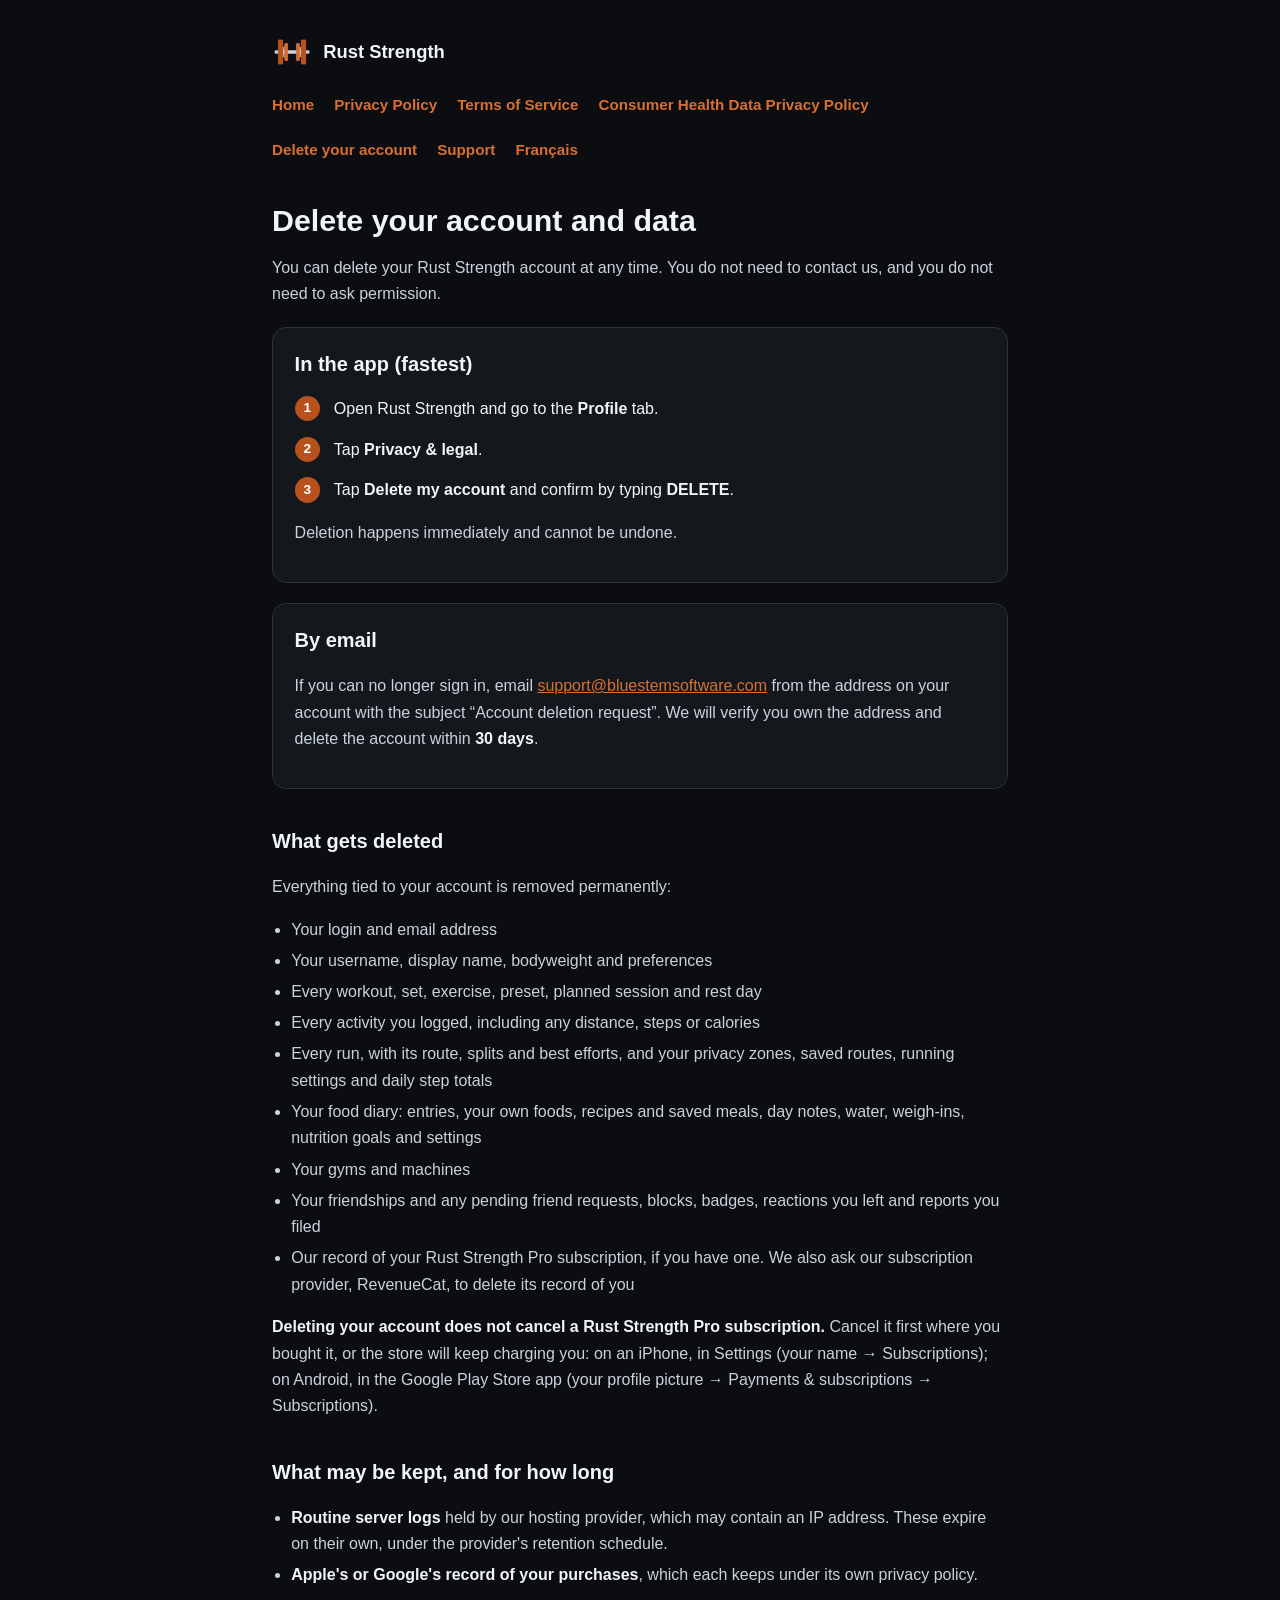
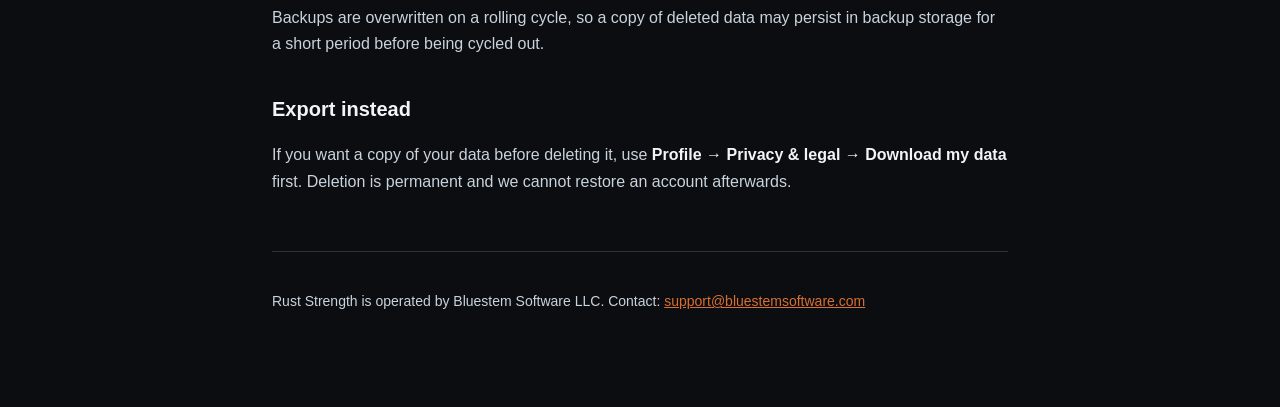
==== rust-strength/delete-account.html @ 2446c53b "Rust Strength support and legal pages at /rust-strength Privacy Policy, Terms, Consumer Health Data " ====
<!doctype html>
<html lang="en">
<head>
<meta charset="utf-8">
<meta name="viewport" content="width=device-width, initial-scale=1">
<title>Delete your account · Rust Strength</title>
<meta name="description" content="How to delete your Rust Strength account and data.">
<link rel="icon" href="./icon.png">
<style>
:root { color-scheme: dark; }
* { box-sizing: border-box; }
body {
  margin: 0; padding: 2rem 1.25rem 5rem;
  background: #0B0D10; color: #F2F5F8;
  font: 16px/1.65 -apple-system, BlinkMacSystemFont, "Segoe UI", Roboto, sans-serif;
}
main { max-width: 46rem; margin: 0 auto; }
header { max-width: 46rem; margin: 0 auto 2.5rem; }
.brand { display: flex; align-items: center; gap: .7rem; text-decoration: none; color: inherit; }
.brand img { width: 40px; height: 40px; border-radius: 9px; }
.brand span { font-weight: 800; font-size: 1.15rem; }
nav { margin-top: 1.25rem; display: flex; flex-wrap: wrap; gap: 1.25rem; }
nav a { color: #D96F32; text-decoration: none; font-weight: 600; font-size: .95rem; }
nav a:hover { text-decoration: underline; }
h1 { font-size: 1.9rem; line-height: 1.2; margin: 0 0 1rem; }
h2 { font-size: 1.25rem; margin: 2.25rem 0 .6rem; }
h3 { font-size: 1.02rem; margin: 1.5rem 0 .4rem; color: #C7D2DC; }
p, li { color: #C9D3DD; }
ul { padding-left: 1.2rem; }
.table { overflow-x: auto; margin: 1rem 0; }
table { border-collapse: collapse; width: 100%; font-size: .92rem; }
th, td { border: 1px solid #2A323C; padding: .5rem .6rem; text-align: left; vertical-align: top; color: #C9D3DD; }
th { background: #14181D; color: #F2F5F8; }
li { margin: .3rem 0; }
code {
  background: #1C222A; padding: .12em .38em; border-radius: 4px;
  font-size: .9em; color: #E6ECF2;
}
a { color: #D96F32; }
strong { color: #F2F5F8; }
footer {
  max-width: 46rem; margin: 3.5rem auto 0; padding-top: 1.5rem;
  border-top: 1px solid #2A323C; color: #7E8B98; font-size: .875rem;
}
.card {
  background: #14181D; border: 1px solid #2A323C; border-radius: 14px;
  padding: 1.25rem 1.35rem; margin: 1.25rem 0;
}
.card h2 { margin-top: 0; }
.step { display: flex; gap: .85rem; margin: .9rem 0; }
.step .n {
  flex: 0 0 1.6rem; height: 1.6rem; border-radius: 50%;
  background: #B7521E; color: #fff; font-weight: 800; font-size: .85rem;
  display: flex; align-items: center; justify-content: center;
}
</style>
</head>
<body>
<header>
  <a class="brand" href="./index.html">
    <img src="./icon.png" alt="">
    <span>Rust Strength</span>
  </a>
  <nav>
    <a href="./index.html">Home</a>
    <a href="./privacy.html">Privacy Policy</a>
    <a href="./terms.html">Terms of Service</a>
    <a href="./health-data.html">Consumer Health Data Privacy Policy</a>
    <a href="./delete-account.html">Delete your account</a>
    <a href="./support.html">Support</a>
    <a href="./conditions.html" hreflang="fr" lang="fr">Français</a>
  </nav>
</header>
<main>
<h1>Delete your account and data</h1>
<p>You can delete your Rust Strength account at any time. You do
not need to contact us, and you do not need to ask permission.</p>

<div class="card">
  <h2>In the app (fastest)</h2>
  <div class="step"><div class="n">1</div><div>Open Rust Strength and go to the <strong>Profile</strong> tab.</div></div>
  <div class="step"><div class="n">2</div><div>Tap <strong>Privacy &amp; legal</strong>.</div></div>
  <div class="step"><div class="n">3</div><div>Tap <strong>Delete my account</strong> and confirm by typing <strong>DELETE</strong>.</div></div>
  <p>Deletion happens immediately and cannot be undone.</p>
</div>

<div class="card">
  <h2>By email</h2>
  <p>If you can no longer sign in, email
  <a href="mailto:support@bluestemsoftware.com?subject=Account%20deletion%20request">support@bluestemsoftware.com</a>
  from the address on your account with the subject
  &ldquo;Account deletion request&rdquo;. We will verify you own the address and
  delete the account within <strong>30 days</strong>.</p>
</div>

<h2>What gets deleted</h2>
<p>Everything tied to your account is removed permanently:</p>
<ul>
  <li>Your login and email address</li>
  <li>Your username, display name, bodyweight and preferences</li>
  <li>Every workout, set, exercise, preset, planned session and rest day</li>
  <li>Every activity you logged, including any distance, steps or calories</li>
  <li>Every run, with its route, splits and best efforts, and your privacy
  zones, saved routes, running settings and daily step totals</li>
  <li>Your food diary: entries, your own foods, recipes and saved meals, day
  notes, water, weigh-ins, nutrition goals and settings</li>
  <li>Your gyms and machines</li>
  <li>Your friendships and any pending friend requests, blocks, badges,
  reactions you left and reports you filed</li>
  <li>Our record of your Rust Strength Pro subscription, if you
  have one. We also ask our subscription provider, RevenueCat, to delete its
  record of you</li>
</ul>

<p><strong>Deleting your account does not cancel a Rust Strength
Pro subscription.</strong> Cancel it first where you bought it, or the store
will keep charging you: on an iPhone, in Settings (your name &rarr;
Subscriptions); on Android, in the Google Play Store app (your profile picture
&rarr; Payments &amp; subscriptions &rarr; Subscriptions).</p>

<h2>What may be kept, and for how long</h2>
<ul>
  <li><strong>Routine server logs</strong> held by our hosting provider, which
  may contain an IP address. These expire on their own, under the provider's
  retention schedule.</li>
  <li><strong>Apple's or Google's record of your purchases</strong>, which each
  keeps under its own privacy policy.</li>
</ul>
<p>Backups are overwritten on a rolling cycle, so a copy of deleted data may
persist in backup storage for a short period before being cycled out.</p>

<h2>Export instead</h2>
<p>If you want a copy of your data before deleting it, use
<strong>Profile → Privacy &amp; legal → Download my data</strong> first. Deletion
is permanent and we cannot restore an account afterwards.</p>
</main>
<footer>
  <p>Rust Strength is operated by Bluestem Software LLC.
  Contact: <a href="mailto:support@bluestemsoftware.com">support@bluestemsoftware.com</a></p>
</footer>
</body>
</html>
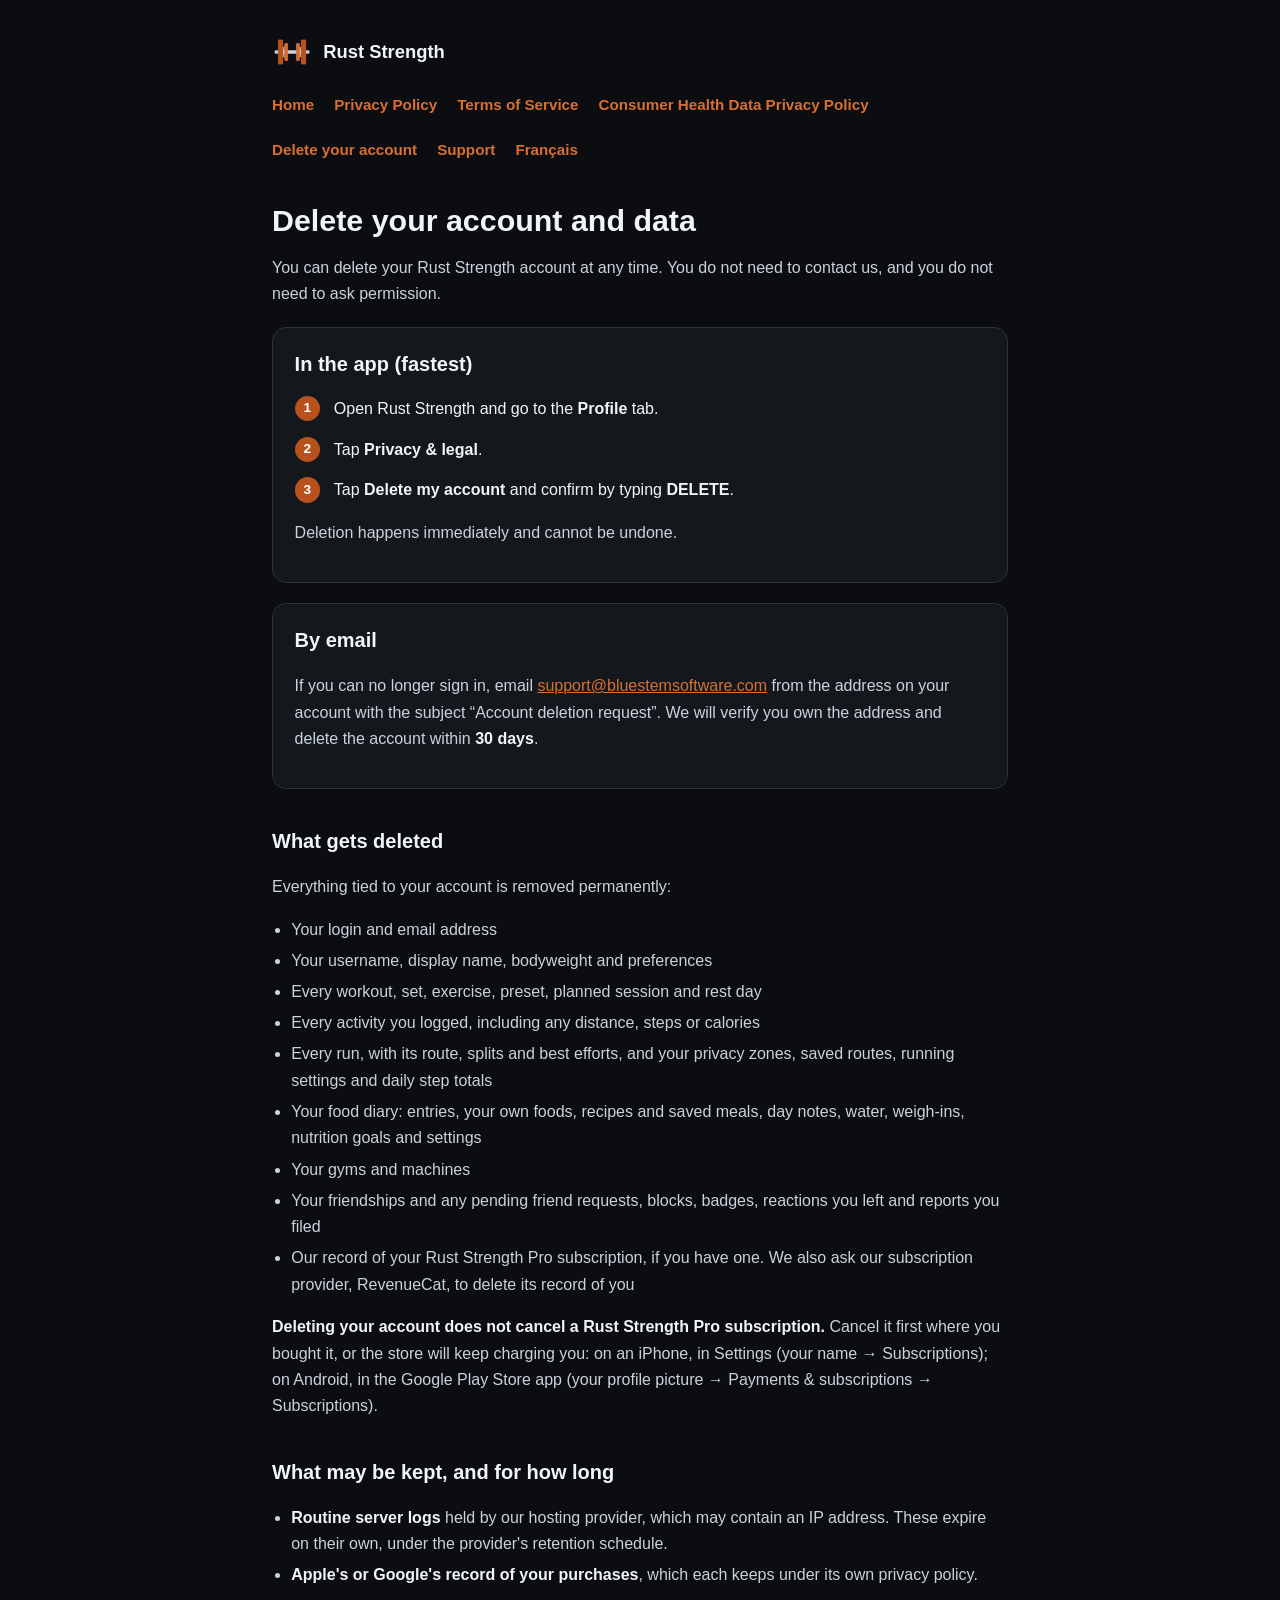
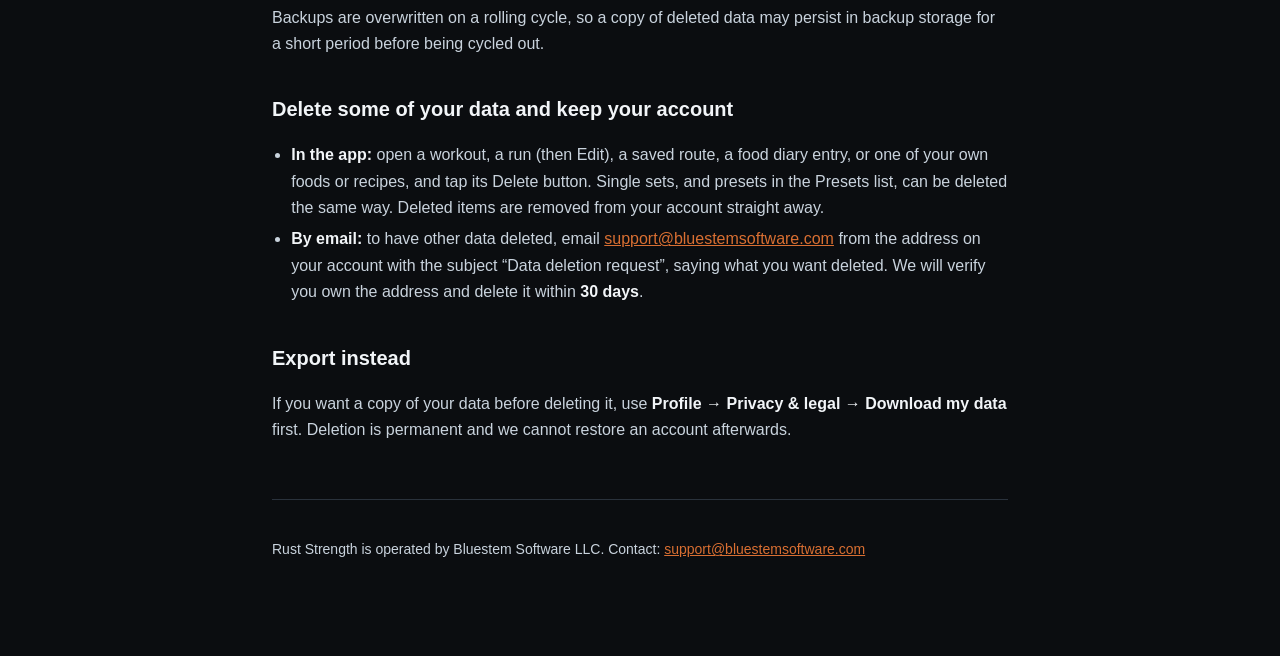
==== commit a8014724: "Rust Strength delete-account page: deleting some data and keeping the account" ====
--- a/rust-strength/delete-account.html
+++ b/rust-strength/delete-account.html
@@ -129,6 +129,19 @@
 <p>Backups are overwritten on a rolling cycle, so a copy of deleted data may
 persist in backup storage for a short period before being cycled out.</p>
 
+<h2>Delete some of your data and keep your account</h2>
+<ul>
+  <li><strong>In the app:</strong> open a workout, a run (then Edit), a saved
+  route, a food diary entry, or one of your own foods or recipes, and tap its
+  Delete button. Single sets, and presets in the Presets list, can be deleted
+  the same way. Deleted items are removed from your account straight away.</li>
+  <li><strong>By email:</strong> to have other data deleted, email
+  <a href="mailto:support@bluestemsoftware.com?subject=Data%20deletion%20request">support@bluestemsoftware.com</a>
+  from the address on your account with the subject &ldquo;Data deletion
+  request&rdquo;, saying what you want deleted. We will verify you own the
+  address and delete it within <strong>30 days</strong>.</li>
+</ul>
+
 <h2>Export instead</h2>
 <p>If you want a copy of your data before deleting it, use
 <strong>Profile → Privacy &amp; legal → Download my data</strong> first. Deletion
